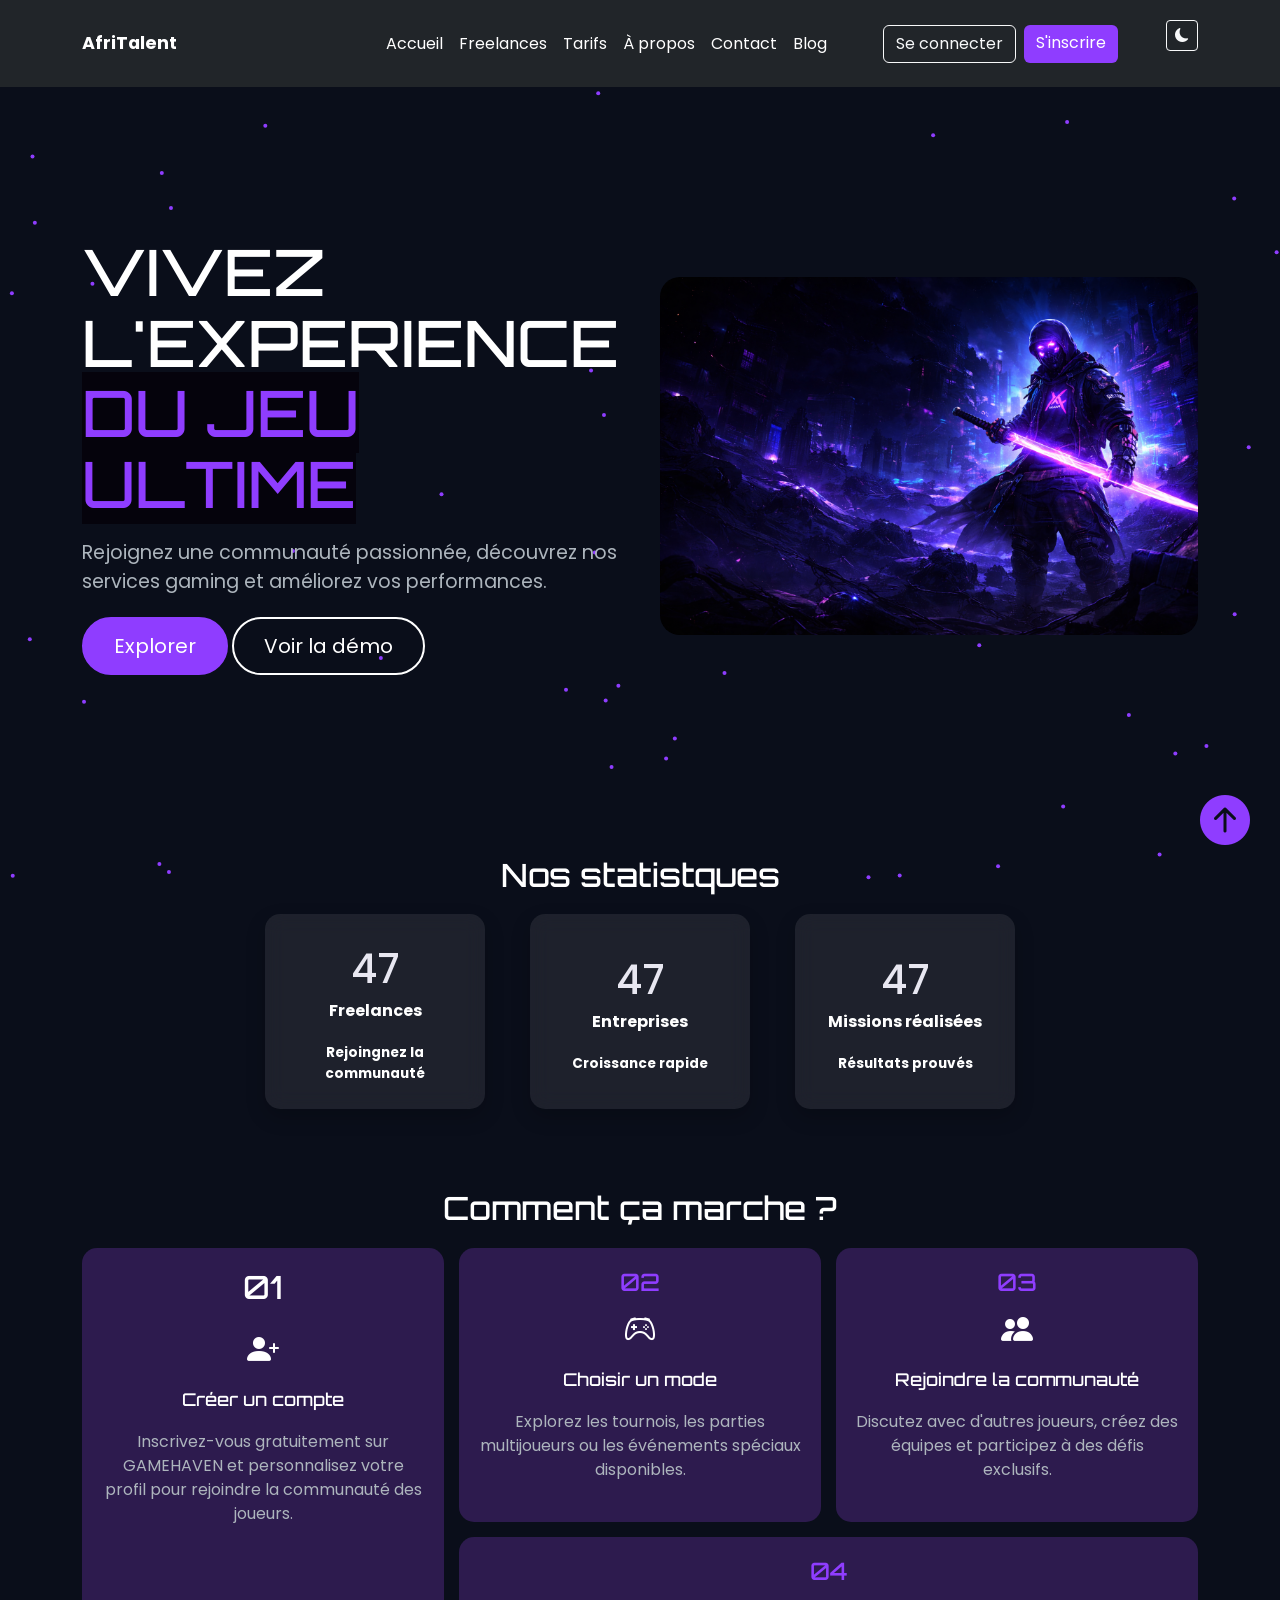
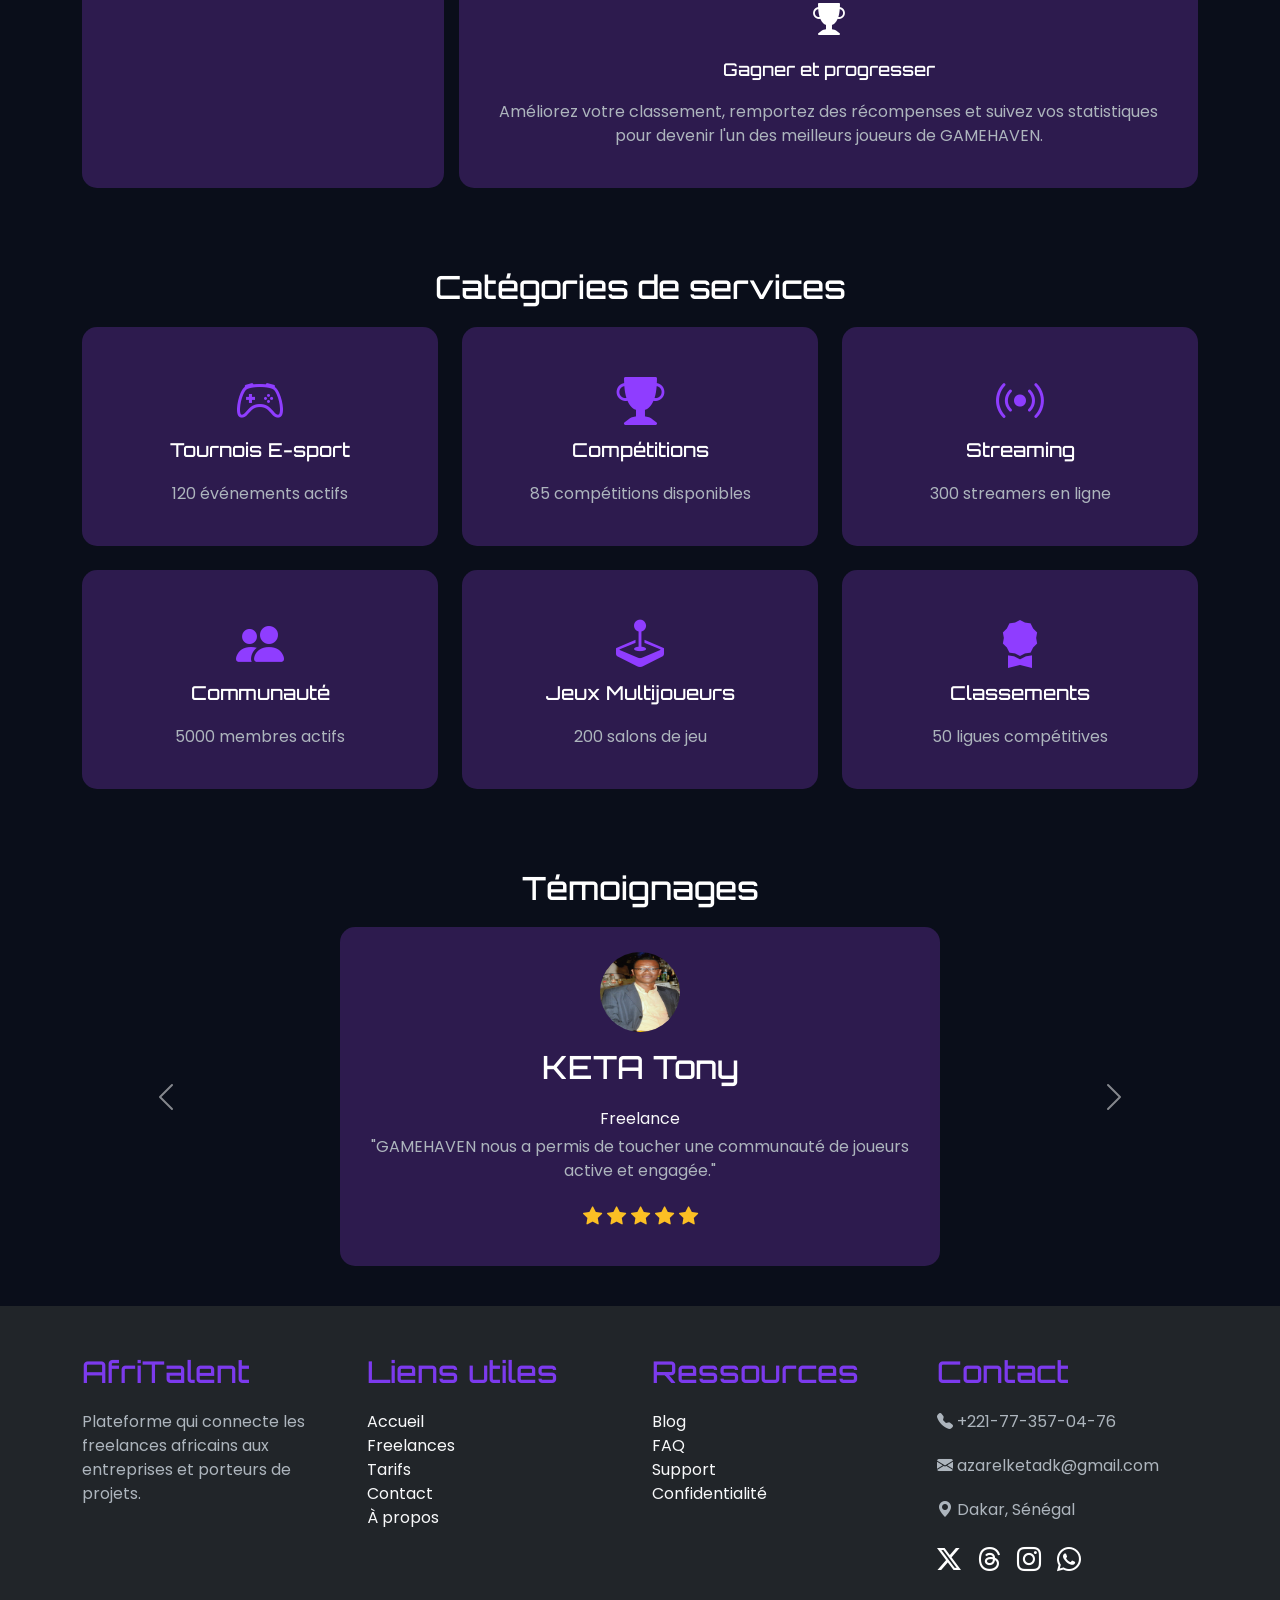
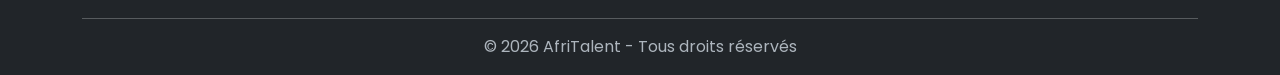
==== index.html @ 052cfaa7 "Init : création du dépôt, arborescence des fichiers et structure HTML de base" ====
<!DOCTYPE html>
<html lang="fr">
<head>
    <meta charset="UTF-8">
    <meta name="viewport" content="width=device-width, initial-scale=1.0">
    <title>Index</title>
    <!-- Bootstrap CSS -->
    <link href="https://cdn.jsdelivr.net/npm/bootstrap@5.3.3/dist/css/bootstrap.min.css" rel="stylesheet">
    <!-- Bootstrap Icons -->
    <link rel="stylesheet" href="https://cdn.jsdelivr.net/npm/bootstrap-icons@1.11.3/font/bootstrap-icons.min.css">
    <!-- Feuille de style personnalisée -->
    <link rel="stylesheet" href="css/style.css">
</head>
<body>

    <!-- Fond animé -->
    <canvas id="network"></canvas>

<header>

       <!-- Barre de navigation -->
        <nav class="navbar navbar-expand-lg navbar-dark bg-dark fixed-top">
  <div class="container">
<!-- Logo -->
    <a class="navbar-brand" href="index.html">
      AfriTalent
    </a>
<!-- Bouton menu mobile -->
    <button class="navbar-toggler" type="button"
        data-bs-toggle="collapse"
        data-bs-target="#menu">
    <span class="navbar-toggler-icon"></span>
    </button>

    <div class="collapse navbar-collapse" id="menu">
<!-- Liens de navigation -->
      <ul class="navbar-nav ms-auto">

        <li class="nav-item"><a class="nav-link" href="index.html">Accueil</a></li>
        <li class="nav-item"><a class="nav-link" href="freelances.html">Freelances</a></li>
        <li class="nav-item"><a class="nav-link" href="tarifs.html">Tarifs</a></li>
        <li class="nav-item"><a class="nav-link" href="about.html">À propos</a></li>
        <li class="nav-item"><a class="nav-link" href="contact.html">Contact</a></li>
        <li class="nav-item"><a class="nav-link" href="#">Blog</a></li>
       
     </ul>
<!-- Boutons connexion / inscription -->
    <div class="d-flex gap-2 ms-lg-5">
        <a href="contact.html" class="btn btn-outline-light">
            Se connecter
        </a>

        <a href="contact.html" class="btn btn-primary">
            S'inscrire
        </a>
    </div>
<!-- Bouton Dark / Light Mode -->
    <ul>
     <li class="nav-item">
        <button id="themeToggle" class="btn btn-sm btn-outline-light ms-3">
            <i class="bi bi-moon-fill"></i>    
        </button>
    </li>
    </ul>
   </div>
   </div>
  </nav>
</header>

    <main class="container mt-5 pt-5">

        <!-- HERO -->
    <section class="hero fade-in">

        <div class="hero-content">
            <h1>VIVEZ L'EXPERIENCE <br><span class="violet">DU JEU ULTIME</span></h1>

            <p>
                Rejoignez une communauté passionnée, découvrez nos services gaming
                et améliorez vos performances.
            </p>

            <a href="#" class="btn btn-explorer btn-lg">
                Explorer 
            </a>

             <a href="#" class="btn btn-demo btn-lg">
                  Voir la démo
            </a>

        </div>

        <div class="hero-image">
            <img src="images/background.jpg" alt="background">
        </div>

    </section>

    <!-- ========= Statistques =========-->
    <section class="bob fade-in">
         <h2>Nos statistques</h2>
        <div class="starts">
            <!-- Nombre de freelances -->
            <div class="start-card">
                <!--Compteur 1-->
                <div id="count7" class="counter">+0</div>
                <p>Freelances</p>
                <span>Rejoingnez la communauté</span>
            </div>
            
            <!-- Nombre d'entreprise -->
             <div class="start-card">
                <div id="count8" class="counter">+0</div>
                <p>Entreprises</p>
                <span>Croissance rapide</span>
            </div>

            <!-- Nombres de missions réalisées -->
             <div class="start-card">
                 <div id="count10" class="counter">+0</div>
                <p>Missions réalisées</p>
                <span>Résultats prouvés</span>
            </div>

        </div>
    </section>

<!-- ===== SECTION COMMENT ÇA MARCHE ===== -->
<section class="how-it-works fade-in">
<!-- Titre principal de la section -->
    <h2>Comment ça marche ?</h2>
<!-- Grille type "bento" pour organiser les étapes -->
    <div class="bento-grid">
        <!-- ===== ÉTAPE 1 (Grande carte) ===== -->
        <div class="bento-card large">
            <h2>01</h2>
            <i class="bi bi-person-plus-fill"></i>
            <h3>Créer un compte</h3>
            <p>
                Inscrivez-vous gratuitement sur GAMEHAVEN et
                personnalisez votre profil pour rejoindre
                la communauté des joueurs.
            </p>
        </div>

 <!-- ===== ÉTAPE 2 ===== -->
        <div class="bento-card">
            <h4>02</h4>
            <i class="bi bi-controller"></i>
            <h3>Choisir un mode</h3>
            <p>
                Explorez les tournois, les parties multijoueurs
                ou les événements spéciaux disponibles.
            </p>
        </div>
  <!-- ===== ÉTAPE 3 ===== -->
        <div class="bento-card">
            <h4>03</h4>
            <i class="bi bi-people-fill"></i>
            <h3>Rejoindre la communauté</h3>
            <p>
                Discutez avec d'autres joueurs,
                créez des équipes et participez
                à des défis exclusifs.
            </p>
        </div>
  <!-- ===== ÉTAPE 4 (CARTE LARGE) ===== -->
        <div class="bento-card wide">
            <h4>04</h4>
            <i class="bi bi-trophy-fill"></i>
            <h3>Gagner et progresser</h3>
            <p>
                Améliorez votre classement, remportez des récompenses
                et suivez vos statistiques pour devenir
                l'un des meilleurs joueurs de GAMEHAVEN.
            </p>
        </div>

    </div>

</section>

   <!-- CATÉGORIES -->
<section class="categories fade-in">
  <!-- Titre de la section -->
    <h2>Catégories de services</h2>
 <!-- Grille Bootstrap avec espacement entre les éléments -->
    <div class="row g-4">
 <!-- ===== CATÉGORIE 1 ===== -->
        <div class="col-12 col-md-6 col-lg-4">
            <div class="category-card">
                <!-- Icône Bootstrap Icons -->
                <i class="bi bi-controller"></i>
                <!-- Nom de la catégorie -->
                <h3>Tournois E-sport</h3>
                  <!-- Description / statistique -->
                <p>120 événements actifs</p>
            </div>
        </div>
 <!-- ===== CATÉGORIE 2 ===== -->
        <div class="col-12 col-md-6 col-lg-4">
            <div class="category-card">
                <i class="bi bi-trophy-fill"></i>
                <h3>Compétitions</h3>
                <p>85 compétitions disponibles</p>
            </div>
        </div>
 <!-- ===== CATÉGORIE 3 ===== -->
        <div class="col-12 col-md-6 col-lg-4">
            <div class="category-card">
                <i class="bi bi-broadcast"></i>
                <h3>Streaming</h3>
                <p>300 streamers en ligne</p>
            </div>
        </div>
 <!-- ===== CATÉGORIE 4 ===== -->
        <div class="col-12 col-md-6 col-lg-4">
            <div class="category-card">
                <i class="bi bi-people-fill"></i>
                <h3>Communauté</h3>
                <p>5000 membres actifs</p>
            </div>
        </div>
 <!-- ===== CATÉGORIE 5 ===== -->
        <div class="col-12 col-md-6 col-lg-4">
            <div class="category-card">
                <i class="bi bi-joystick"></i>
                <h3>Jeux Multijoueurs</h3>
                <p>200 salons de jeu</p>
            </div>
        </div>
 <!-- ===== CATÉGORIE 6 ===== -->
        <div class="col-12 col-md-6 col-lg-4">
            <div class="category-card">
                <i class="bi bi-award-fill"></i>
                <h3>Classements</h3>
                <p>50 ligues compétitives</p>
            </div>
        </div>

    </div>

</section>

    <!-- TÉMOIGNAGES -->
<!-- TÉMOIGNAGES -->
<section class="testimonials fade-in">

    <h2>Témoignages</h2>

    <div id="testimonialCarousel" class="carousel slide">

        <div class="carousel-inner">

            <!-- Témoignage 1 -->
            <div class="carousel-item active">
                <div class="text-center">

                    <img src="images/tony.jpeg" class="rounded-circle mb-3" width="80" height="80" alt="tony">

                    <h2>KETA Tony</h2>
                    <p class="text-light mb-1">Freelance</p>

                    <p>"GAMEHAVEN nous a permis de toucher une communauté de joueurs active et engagée."</p>
                    <div class="stars text-warning">
                        <i class="bi bi-star-fill"></i>
                        <i class="bi bi-star-fill"></i>
                        <i class="bi bi-star-fill"></i>
                        <i class="bi bi-star-fill"></i>
                        <i class="bi bi-star-fill"></i>
                    </div>

                </div>
            </div>

            <!-- Témoignage 2 -->
            <div class="carousel-item">
                <div class="text-center">

                    <img src="images/témoin3.png" class="rounded-circle mb-3" width="80" height="80" alt="temoin3">

                    <h2>SIALE Juliana</h2>
                    <p class="text-light mb-1">Entreprise</p>

                    <p>"Les tournois organisés sur GAMEHAVEN sont incroyables. L'ambiance est géniale et les récompenses motivantes.."</p>

                    <div class="stars text-warning">
                        <i class="bi bi-star-fill"></i>
                        <i class="bi bi-star-fill"></i>
                        <i class="bi bi-star-fill"></i>
                        <i class="bi bi-star-fill"></i>
                        <i class="bi bi-star-fill"></i>
                    </div>

                </div>
            </div>

            <!-- Témoignage 3 -->
            <div class="carousel-item">
                <div class="text-center">

                    <img src="images/andré.jpeg" class="rounded-circle mb-3" width="80" height="80" alt="andre">

                    <h2>KETA Andréas</h2>
                    <p class="text-light mb-1">Freelance</p>

                    <p>"Une plateforme incontournable pour tous les passionnés de jeux vidéo."</p>
                    <div class="stars text-warning">
                        <i class="bi bi-star-fill"></i>
                        <i class="bi bi-star-fill"></i>
                        <i class="bi bi-star-fill"></i>
                        <i class="bi bi-star-fill"></i>
                        <i class="bi bi-star-fill"></i>
                    </div>

                </div>
            </div>

        </div>

        <button class="carousel-control-prev" type="button"
                data-bs-target="#testimonialCarousel"
                data-bs-slide="prev">
            <span class="carousel-control-prev-icon"></span>
        </button>

        <button class="carousel-control-next" type="button"
                data-bs-target="#testimonialCarousel"
                data-bs-slide="next">
            <span class="carousel-control-next-icon"></span>
        </button>

    </div>

</section>

</main>

<!-- ================= FOOTER ================= -->
    <footer class="bg-dark text-light pt-5 pb-3 fade-in">
    <div class="container">

        <div class="row">

            <!-- AfriTalent -->
            <div class="col-md-3 mb-4">
                <h3>AfriTalent</h3>
                <p>
                    Plateforme qui connecte les freelances africains
                    aux entreprises et porteurs de projets.
                </p>
            </div>

            <!-- Liens utiles -->
            <div class="col-md-3 mb-4">
                <h3>Liens utiles</h3>
                <ul class="list-unstyled">
                    <li><a href="index.html" class="text-light">Accueil</a></li>
                    <li><a href="freelances.html" class="text-light">Freelances</a></li>
                    <li><a href="tarifs.html" class="text-light">Tarifs</a></li>
                    <li><a href="contact.html" class="text-light">Contact</a></li>
                    <li><a href="about.html" class="text-light">À propos</a></li>
                </ul>
            </div>

            <!-- Ressources -->
            <div class="col-md-3 mb-4">
                <h3>Ressources</h3>
                <ul class="list-unstyled">
                    <li><a href="#" class="text-light">Blog</a></li>
                    <li><a href="#" class="text-light">FAQ</a></li>
                    <li><a href="#" class="text-light">Support</a></li>
                    <li><a href="#" class="text-light">Confidentialité</a></li>
                </ul>
            </div>

            <!-- Contact -->
            <div class="col-md-3 mb-4">
                <h3>Contact</h3>
                <p><i class="bi bi-telephone-fill"></i> +221-77-357-04-76</p>
                <p><i class="bi bi-envelope-fill"></i> azarelketadk@gmail.com</p>
                <p><i class="bi bi-geo-alt-fill"></i> Dakar, Sénégal</p>
            <!-- Réseaux sociaux -->
                <div class="d-flex gap-3 fs-4 social-icons">
                      <a href="https://www.twitter.com" target="_blank">
                         <i class="bi bi-twitter-x"></i>
                    </a>
                    <a href="https://www.threads.net" target="_blank">
                        <i class="bi bi-threads"></i> 
                    </a>
                    <a href="https://www.instagram.com" target="_blank">
                        <i class="bi bi-instagram"></i>
                    </a>
                    <a href="https://www.whatsapp.com" target="_blank">
                        <i class="bi bi-whatsapp"></i>
                    </a>
                </div>
            </div>

        </div>

        <hr>
<!-- Copyright -->
        <p class="text-center mb-0">
            © <span id="year"></span> AfriTalent - Tous droits réservés
        </p>

    </div>
</footer>

        <!--============ Bouton retour en haut de page =============-->
 <a href="#" class="Boutons">
     <i class="bi bi-arrow-up-circle-fill"></i>
 </a>

<!-- ================= SCRIPTS ================= -->
 <!-- Bootstrap JS -->
    <script src="https://cdn.jsdelivr.net/npm/bootstrap@5.3.3/dist/js/bootstrap.bundle.min.js"></script>
    <!-- JavaScript principal -->
    <script src="js/main.js"></script>
</body>
</html>
---- css/style.css ----
/* ===== GOOGLE FONTS ======*/
@import url('https://fonts.googleapis.com/css2?family=Poppins:wght@300;400;500;600;700&family=Orbitron:wght@400;700&display=swap');

/* ======= VARIABLES CSS ======= */
:root{
    --primary-color:  #0A0E1A;
    --secondary-color: #2D1B4E;
    --accent-color: #8f3dff;
    --background-color: #121212;
    --text-color: #f8f9fa;
    --gray-color: #adb5bd;

    --font-title: 'Orbitron', sans-serif;
    --font-body: 'Poppins', sans-serif;

    --spacing-small: 10px;
    --spacing-medium: 20px;
    --spacing-large: 40px;
}

/* ======= RESET CSS ======== */
*{
    margin: 0;
    padding: 0;
    box-sizing: border-box;
}
.violet {
    color: var(--accent-color);
}
html{
    scroll-behavior: smooth;
}
img{
    max-width: 100%;
    display: block;
}
ul{
    list-style: none;
}
a{
    text-decoration: none;
}
/* ===== Hero "Notre histoire" (about.html) ===== */
@media (max-width: 576px){
    .shadow button{
        width: auto !important;
        display: inline-block;
        padding: 12px 25px;
        font-size: 14px;
        margin-top: 10px;
    }
}
.shadow h1{
    font-size: clamp(32px, 6vw, 80px);
    font-weight: 800;
    text-transform: uppercase;
    letter-spacing: 3px;
    color: #8c6dab;
    text-shadow:
    0 0 8px rgba(192,132,252,0.8),
    0 0 20px rgba(192,132,252,0.4);
}
.shadow{
    position: relative;
    z-index: 2;
    max-width: 800px;
}
.shadow button{
    width: auto;
    display: inline-block;
    padding: 14px 35px;
    border: none;
    border-radius: 50px;
    background: #8f3dff;
    color: white;
}

/* ======= STYLES DE BASE ======= */
body{
    font-family: var(--font-body);
    background-color: var(--primary-color);
    color: var(--text-color);
}
h1,h2,h3,h4,h5,h6{
    font-family: var(--font-title);
    color: var(--accent-color);
    margin-bottom: var(--spacing-medium);
}
p{
    margin-bottom: var(--spacing-medium);
    color: var(--gray-color);
}

/* ======= NAVBAR ======= */
.navbar{
    background-color: #eaeaea;
     transition: all 0.3s ease;
    padding: 20px 0;
}
.navbar-brand{
    color: white;
    font-weight: bold;
    font-size: 1.1rem;
    transition: 0.3s ease;
}
.nav-link{
    color: white;
}
.nav-link:hover{
    color: #d8b4fe;
}

/* ======= MAIN ======== */
main{
    min-height: 80vh;
}
section{
    padding: var(--spacing-large) 0;
}
.container h1{
    font-size: 2.5rem;
    color: white;
}
.container h2{
    font-size: 2rem;
    color: white;
}
.hero{
    display: grid;
    grid-template-columns: 1fr 1fr;
    gap: 40px;
    align-items: center;
    min-height: 80vh;
}
.hero-content h1{
    font-size: 4rem;
    line-height: 1.1;
}
.hero-content p{
    font-size: 1.2rem;
}
.hero-image img{
    width: 100%;
    border-radius: 20px;
}

/* ===== BENTO GRID ===== */
.bento-grid{
    display: grid;
    grid-template-columns: repeat(3,1fr);
    gap: 15px;
}
.bento-card{
    background-color: var(--secondary-color);
    padding: 20px;
    border-radius: 15px;
    text-align: center;
}
.large{
    grid-row: span 2;
}
.wide{
    grid-column: span 2;
}
.bento-card h4{
    color: var(--accent-color);
    font-family: var(--font-title);
    font-size: 1.5rem;
    margin-bottom: 10px;
}
.bento-card i{
    font-size: 2rem;
    color: white;
    margin-bottom: 15px;
    display: block;
}
.bento-card h3{
    color: white;
    font-size: 1.1rem;
}

/* ===== CATÉGORIES ===== */
.category-card{
    background-color: var(--secondary-color);
    padding: 40px;
    border-radius: 15px;
    text-align: center;
    transition: all .3s ease;
    cursor: pointer;
}
.category-card:hover{
    transform: translateY(-10px) scale(1.05);
    box-shadow: 0 10px 30px rgba(255, 255, 255, 0.5);
    background-color: var(--accent-color);
}
.category-card i{
    font-size: 3rem;
    color: var(--accent-color);
    margin-bottom: 15px;
}
.category-card h3{
    color: white;
    font-size: 1.2rem;
}
.category-card p{
    margin-bottom: 0;
}
.category-card:hover i,
.category-card:hover h3,
.category-card:hover p{
    color: white;
}

/* ===== TÉMOIGNAGES ===== */
#testimonialCarousel{
    display: flex;
    justify-content: center;
}
.carousel-inner{
    width: 100%;
    max-width: 600px;
}
.carousel-item{
    background-color: var(--secondary-color);
    padding: 25px;
    border-radius: 15px;
}
.carousel-item img{
    display: block;
    margin: 0 auto;
}
.carousel-item h5{
    color: white;
}
.how-it-works h2,
.categories h2,
.testimonials h2{
    text-align: center;
}
.stars {
    color: gold;
    font-size: 1.2rem;
}

.cat{
    text-align: center;
}

/* Fond animé (canvas) positionné, en attendant le script (commit 6) */
#network{
    position: fixed;
    top: 0;
    left: 0;
    width: 100%;
    height: 100%;
    z-index: -1;
}
main,
footer{
    position: relative;
    z-index: 1;
}

/* ===== Boutons hero ===== */
.btn-primary{
    background: var(--accent-color);
    border: none;
}
.btn-primary:hover{
    background: #a25cff;
}
.btn-explorer{
    background: var(--accent-color);
    color: white;
    border: 2px solid var(--accent-color);
    border-radius: 50px;
    padding: 12px 30px;
    transition: all 0.3s ease;
}
.btn-explorer:hover{
    background: transparent;
    color: var(--accent-color);
    transform: translateY(-3px);
}
.btn-demo{
    background: transparent;
    color: white;
    border: 2px solid white;
    border-radius: 50px;
    padding: 12px 30px;
    transition: all 0.3s ease;
}
.btn-demo:hover{
    background: white;
    color: var(--primary-color);
    transform: translateY(-3px);
}
.social-icons a{
    color: #ffffff;
    transition: 0.3s;
}
.social-icons a:hover{
    color: var(--accent-color);
}

/* ===== Statistiques (index.html) ===== */
.starts {
    display: flex;
    justify-content: center;
    gap: 45px;
    align-items: stretch;
    width: 100%;
    margin-top: 20px;
    flex-wrap: wrap;
}
.start-card {
    text-align: center;
    backdrop-filter: blur(10px);
    box-shadow: 0 8px 20px rgba(0,0,0,0.2);
    transition: transform 0.3s ease;
    border-radius: 15px;
    padding: 25px;
    background: #ffffff15;
    width: 220px;
    display: flex;
    flex-direction: column;
    justify-content: center;
}
.start-card:hover {
    transform: translateY(-5px);
}
.counter {
    font-size: 40px;
    font-weight: 500;
    color: #e8e7f1;
}
.start-card p {
    font-weight: bold;
    color: #ffffff;
}
.start-card span {
    font-size: 0.85rem;
    color: #ffffff;
    font-weight: bold;
}
.bob h2 {
    text-align: center;
}

/* ===== NOTRE HISTOIRE (about.html) ===== */
.castor {
    height: 100vh;
    background-size: cover;
    background-position: center;
    position: relative;
    display: flex;
    justify-content: center;
    align-items: center;
    text-align: center;
    background: url("https://images.unsplash.com/photo-1542751371-adc38448a05e?q=80&w=1600&auto=format&fit=crop");
}
.overlay {
    position: absolute;
    width: 100%;
    height: 100%;
    background:  rgba(0,0,0,0.7);
}
.shadow p{
    font-family: "Advent Pro", sans-serif;
    margin: 20px 0;
    font-size: 28px
}
.violet {
    background-color: rgb(5, 3, 12);
}
.equipe {
    color: rgb(113, 9, 136);
   font-family: 'Franklin Gothic Medium', 'Arial Narrow', Arial, sans-serif;
   font-size: 25px;
}
.heros {
    display: flex;
    align-items: center;
    justify-content: space-between;
    gap: 40px;
    padding: 50px;
}
h6 {
    text-align: center;
    font-size: 40px;
    color: #1e90ff;
    margin-top: 20px;
    font-family: "inter";
}
.heros-text h2,
.heros-text p {
    color: #ffffff;
}
.heros-text p{
    font-family: "Nunito";
    font-size: 20px;
}
.heros-text h2, h3 {
    font-family: "Poppins";
    font-size: 40px;
    color: aliceblue;
}
.heros-text img {
    width: 100%;
    border-radius: 10px;
}
.imgs img {
    width: 550px;
    height: 350px;
    border-radius: 10px;
}
.team {
    padding: 50px;
    text-align: center;
}
.team h1,
.team h2{
   font-size: 40px;
   color: dodgerblue;
   margin-bottom: 50px;
   font-family: "inter";
}
.teams {
    display: grid;
    grid-template-columns: repeat(auto-fit,minmax(200px,1fr));
    gap: 20px;
}
.team-1 {
  background-color: #161616;
  padding: 12px 20px;
  border-radius: 20px;
}
.team-1 img {
    width: 120px;
    height: 120px;
    object-fit: cover;
    border-radius: 50%;
    display: block;
    margin: 0 auto 15px;
}
.team h1,
.team h2,
.values h1,
.values h2 {
    color: #a855f7;
}
h3 {
    color: #7c3aed;
    font-size: 30px;
    font-family: 'orbitron';
}
.values {
    padding: 80px 10%;
    text-align: center;
}
.values h2,
.values h1{
    font-size: 40px;
    color: #1e90ff;
    margin-bottom: 40px;
    font-family: "inter";
}
.valeur-grid {
    display: grid;
    grid-template-columns: repeat(auto-fit,minmax(220px,1fr));
    gap: 20px;
}
.value {
    background: #111;
    padding: 40px;
    border-radius: 20px;
}
.value i{
    color: red;
    margin-bottom: 20px;
    font-size: 40px;
}
.states {
    padding: 20px;
    text-align: center;
}
.states-grid {
    display: grid;
    grid-template-columns: repeat(3, 1fr);
    gap: 20px;
}
.stat {
    background-color: #0f0a1a;
    padding: 30px;
    font-size: 24px;
    text-align: center;
}
.stat span {
    display: block;
    font-size: 14px;
    margin-top: 10px;
    color: rgb(241, 241, 241);
}

/* État initial pour l'animation fade-in (le déclenchement JS arrive au commit 7) */
.fade-in {
    opacity: 0;
    transform: translateY(40px);
    transition: opacity 0.8s ease, transform 0.8s ease;
}
.fade-in.show {
    opacity: 1;
    transform: translateY(0);
}

/* ===== PRICING (tarifs.html) ===== */
.pricing-section{
    padding:120px 0 60px;
}
.pricing-title{
    text-align:center;
    margin-bottom:10px;
    font-weight:800;
}
.pricing-subtitle{
    text-align:center;
    color:#9fb0d8;
    margin-bottom:50px;
}
.pricing-card{
    background:#101b35;
    border:1px solid #24375f;
    border-radius:18px;
    padding:25px;
    text-align:center;
    transition:0.3s;
    height:100%;
}
.pricing-card:hover{
    transform:translateY(-8px);
    box-shadow:0 15px 40px rgba(0,0,0,0.4);
}
.popular{
    border:2px solid #f4c63d;
    transform:scale(1.08);
    box-shadow:0 0 40px rgba(244,198,61,0.25);
    position:relative;
}
.badge-pop{
    position:absolute;
    top:-12px;
    left:50%;
    transform:translateX(-50%);
    background:linear-gradient(90deg,#f4c63d,#ffdd66);
    color:#000;
    padding:5px 12px;
    border-radius:20px;
    font-size:12px;
    font-weight:800;
}
.price{
    font-size:2.2rem;
    font-weight:800;
    color:#f4c63d;
}
.plan-name{
    font-size:1.3rem;
    font-weight:700;
}
.features{
    list-style:none;
    padding:0;
    margin:20px 0;
}
.features li{
    margin:8px 0;
    font-size:0.95rem;
}
.btn-custom{
    width:100%;
    border-radius:10px;
}
.check::before {
    content: "✅";
    color: green;
}
.cross::before {
    content: "❌";
}
.faq{
    width:80%;
    margin:60px auto;
}
.faq h1{
    text-align:center;
    color:#fff;
    margin-bottom:25px;
}
.faq h2 {
    text-align: center;
    font-size: 40px;
}
.accordion-item{
    background:rgba(255,255,255,0.06);
    border:1px solid rgba(255,255,255,0.1);
    border-radius:10px;
    margin-bottom:12px;
}
.accordion-button{
    background:transparent;
    color:#fff;
    box-shadow:none !important;
}
.accordion-button:not(.collapsed){
    color:#f4c63d;
    background:rgba(244,198,61,0.12);
}
.accordion-body{
    background:rgba(0,0,0,0.2);
    color:#fff;
}

/* ===== Cartes freelances (freelances.html) ===== */
.cardes{
    max-width: 320px;
    margin: auto;
    background: #0f172a;
    color: white;
    border-radius: 15px;
    overflow: hidden;
    border: 1px solid rgba(255,255,255,0.05);
    box-shadow: 0 6px 20px rgba(0,0,0,0.5);
    transition: all 0.3s ease;
}
.cardes:hover{
    transform: translateY(-5px);
    box-shadow: 0 10px 25px rgba(0,0,0,0.7);
}
.cardes img{
    height: 180px;
    width: 100%;
    object-fit: cover;
}
.cardes .card-body{
    padding: 15px;
    text-align: center;
}
.cardes h2{
    font-size: 1.2rem;
    color: #fff;
    margin-bottom: 8px;
}
.cardes p{
    color: #94a3b8;
    font-size: 0.9rem;
}
.stars{
    text-align: center;
    margin: 10px 0;
}
.stars i{
    color: #fbbf24;
}
.btne{
    display: block;
    margin: 12px auto 0;
    padding: 8px 18px;
    border: none;
    border-radius: 8px;
    background: #1d4ed8;
    color: white;
    font-weight: 500;
    cursor: pointer;
}
.btne:hover{
    background: #2563eb;
}

/* ===== Formulaire (contact.html) ===== */
.arriere {
    background-color: rgb(31, 5, 52);
}
.container-2 {
    display: flex;
    justify-content: center;
    align-items: flex-start;
    gap: 0px;
    margin-top: 5%;
}
option {
    color: red;
}
.error {
    color: red;
    margin: 0;
    font-size: 14px;
}
.form-box {
     width: 100%;
    padding: 20px;
    border-radius: 15px;
    background-color: rgba(0,0,0,0.6);
    border: 2px solid rgba(255,255,255,0.5);
    box-shadow: 0 0 20px cyan;
    margin-left: 0;
    min-height: 450px;
    max-width: 520px;
}
.info-box {
    width: 100%;
    padding: 20px;
    border-radius: 15px;
    background-color: rgba(0,0,0,0.6);
    border: 2px solid rgba(255,255,255,0.5);
    box-shadow: 0 0 20px cyan;
    margin-left: 0;
    max-width: 390px;
}
.form-box h1 {
    font-family: Georgia, 'Times New Roman', Times, serif;
    font-size: 20px;
    color: #1e90ff;
    text-align: center;
    margin-bottom: 20px;
}
/* Styles généraux des champs de formulaire (input, select, textarea) */
input,
select,
textarea {
    width: 100%; 
    margin: 4px 0; 
    padding: 10px; 
    border-radius: 12px; 
    border: none; 
    outline: none; 
    background: rgba(255,255,255,0.1); 
    color: #ffffff; 
}
/* Effet au focus */
input:focus,
select:focus,
textarea:focus {
    border: 2px solid white; 
    box-shadow: 0 0 5px white,
                0 0 10px white,
                0 0 20px white; 
    background: rgba(255,255,255,0.15); 
    transform: scale(1.02); /
    transition: 3s; 
}
/* Couleur du placeholder */
input:focus::placeholder,
textarea:focus::placeholder {
    color: green; 
}
/* Style spécifique du textarea */
textarea {
    height: 50px; 
    resize: none; 
}
/* Conteneur du formulaire */
.form-box form{
    display: flex; 
    flex-direction: column; /* empile les éléments verticalement */
    gap: 8px; 
}
/* Bouton d'envoi */
.btn-9 {
    width: 50%; 
    border: none; 
    border-radius: 10px; 
    background: linear-gradient(45deg, purple, cyan); 
    color: #ffffff; 
    font-weight: bold; 
    cursor: pointer; 
    transition: 0.4s; 
    display: block; 
    margin: 10px auto; 
}
/* Effet hover du bouton */
.btn-9:hover {
    transform: scale(1.05); 
}
/* Message de succès */
.success {
    margin-top: 10px; 
    color: lawngreen; 
    margin-left: 19%;
    display: none; 
}
/* Texte et titre dans la boîte d'information */
.info-box p,
.info-box h1 {
    margin: 5px 0; 
    color: var(--white); 
    margin-left: 10%; 
}
/* Carte Google Maps */
iframe {
    width: 390px; 
    height: 250px; 
    border-radius: 10px;
    margin-top: 10px; 
}
.cat{
    text-align: center; 
}
/* ===== RESPONSIVE ===== */
@media(max-width:768px){
    .hero{
        grid-template-columns: 1fr;
        text-align: center;
    }
    .hero-content h1{
        font-size: 2.8rem;
    }
    .bento-grid{
        grid-template-columns: 1fr;
    }
    .large,
    .wide{
        grid-column: auto;
        grid-row: auto;
    }
}
/* MOBILE */
@media (max-width: 375px) {
    .hero{
        grid-template-columns: 1fr;
        text-align: center;
    }
    .hero-content h1{
        font-size: 2rem;
    }
    .btn{
        width: 100%;
        margin-bottom: 10px;
    }
    .category-container,
    .bento-grid{
        grid-template-columns: 1fr;
    }
}
/* TABLETTE */
@media (max-width: 768px){
    .hero{
        grid-template-columns: 1fr;
        text-align: center;
    }
    .hero-content h1{
        font-size: 2.8rem;
    }
    .category-container{
        grid-template-columns: repeat(2,1fr);
    }
    .bento-grid{
        grid-template-columns: 1fr;
    }
    .large,
    .wide{
        grid-column: auto;
        grid-row: auto;
    }
}
/* DESKTOP */
@media (min-width: 1200px){
    .container{
        max-width: 1140px;
    }
    .hero-content h1{
        font-size: 4rem;
    }
    .category-container{
        grid-template-columns: repeat(3,1fr);
    }
}

/* Statistiques (index.html) */
@media (max-width: 992px) {
    .start-card {
        width: 45%;
    }
    .counter {
        font-size: 34px;
    }
}
@media (max-width: 576px) {
    .starts {
        gap: 15px;
        padding: 0 15px;
    }
    .start-card {
        width: 100%;
        max-width: 320px;
        margin: auto;
        padding: 20px;
    }
    .counter {
        font-size: 30px;
    }
    .start-card p {
        font-size: 1rem;
    }
    .start-card span {
        font-size: 0.8rem;
    }
    .bob h2 {
        font-size: 1.8rem;
    }
}

/* Notre histoire (about.html) */
@media (max-width: 768px) {
    .castor {
        padding: 120px 20px 50px;
    }
    .shadow h1 {
        font-size: 45px;
    }
    .shadow p {
        font-size: 18px;
    }
    .heros {
        flex-direction: column;
        text-align: center;
        padding: 20px;
    }
    .imgs img {
        width: 100%;
        height: auto;
    }
    .heros-text h2 {
        font-size: 28px;
    }
    .heros-text p {
        font-size: 16px;
    }
    .states-grid {
        grid-template-columns: repeat(2, 1fr);
    }
}
@media (max-width: 480px) {
    .states-grid {
        grid-template-columns: 1fr;
    }
}

/* Pricing (tarifs.html) */
@media(max-width:992px){
    .popular{
        transform:scale(1.03);
    }
}
@media(max-width:768px){
    .popular{
        transform:none;
    }
}

/* ===================================================================
   COMMIT 6 (partie CSS d'accompagnement) : mode clair, navbar au scroll,
   bouton retour en haut — nécessaires pour que le JS du commit 6 ait un effet visuel
   =================================================================== */

/* ===== MODE CLAIR ===== */
body.light-mode{
    background: #adb4e0;
    color: #1f2937;
}
body.light-mode .navbar{
    background: rgba(255,255,255,0.95) !important;
    backdrop-filter: blur(10px);
    box-shadow: 0 2px 10px rgba(0,0,0,.1);
}
body.light-mode .navbar-brand,
body.light-mode .nav-link{
    color: #4c1d95 !important;
}
body.light-mode h1,
body.light-mode h2,
body.light-mode h3,
body.light-mode h4{
    color: #7c3aed;
}
body.light-mode p{
    color: #4b5563;
}
body.light-mode .category-card,
body.light-mode .bento-card,
body.light-mode .pricing-card,
body.light-mode .accordion-item,
body.light-mode .start-card,
body.light-mode .cardes{
    background: #f8f7ff;
    border: 1px solid #d8b4fe;
    box-shadow: 0 5px 15px rgba(143,61,255,.15);
}
body.light-mode .category-card h3,
body.light-mode .bento-card h3,
body.light-mode .pricing-card .plan-name,
body.light-mode .cardes h2{
    color: #111827;
}
body.light-mode .accordion-button{
    color: #111827;
}
body.light-mode .accordion-body{
    background: #f3f4f6;
    color: #111827;
}
body.light-mode footer{
    background: #0f172a !important;
}
body.light-mode footer h5{
    color: #60a5fa !important;
}
body.light-mode footer p,
body.light-mode footer a{
    color: #e5e7eb !important;
}
body.light-mode footer a:hover{
    color: #93c5fd !important;
}
body.light-mode .social-icons a{
    color: #e5e7eb !important;
}
body.light-mode .social-icons a:hover{
    color: #60a5fa !important;
}

/* ===== NAVBAR SCROLL ===== */
.navbar{
    transition: all 0.3s ease;
}
.navbar.scrolled{
    background-color: rgba(10, 14, 26, 0.95) !important;
    box-shadow: 0 10px 30px rgba(0,0,0,0.3);
    padding: 8px 0;
    backdrop-filter: blur(10px);
    border-bottom: 1px solid rgba(255,255,255,0.1);
}
.navbar.scrolled .nav-link{
    font-size: 0.95rem;
}
.navbar.scrolled{
    background:#121212 !important;
    box-shadow:0 5px 20px rgba(0,0,0,.4);
    padding-top:5px;
    padding-bottom:5px;
}

/*========= Bouton retour haut de page ==========*/
.Boutons {
    position: fixed;
    bottom: 40px;
    right: 30px;
    font-size: 50px;
    color: var(--accent-color);
    text-decoration: none;
    z-index: 1000;
}
.Boutons:hover{
    color: white;
    transition: 3s;
}
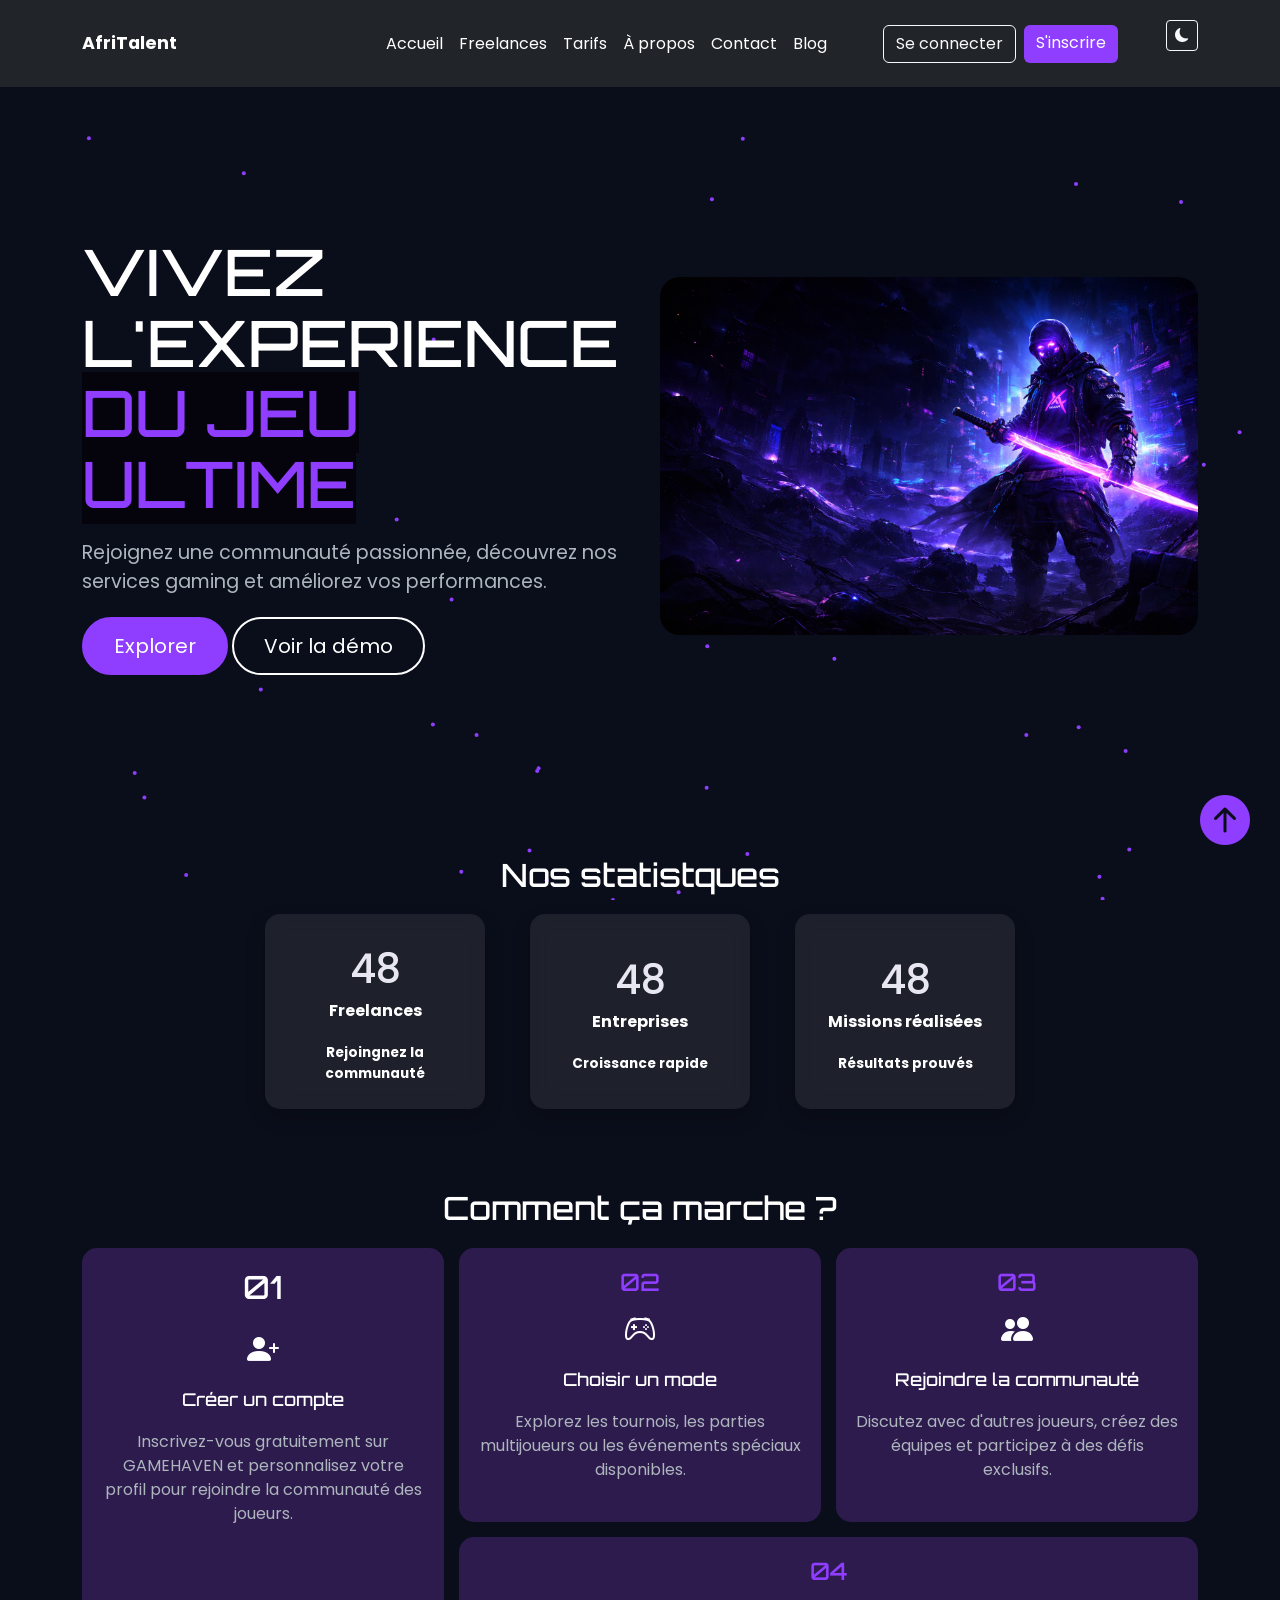
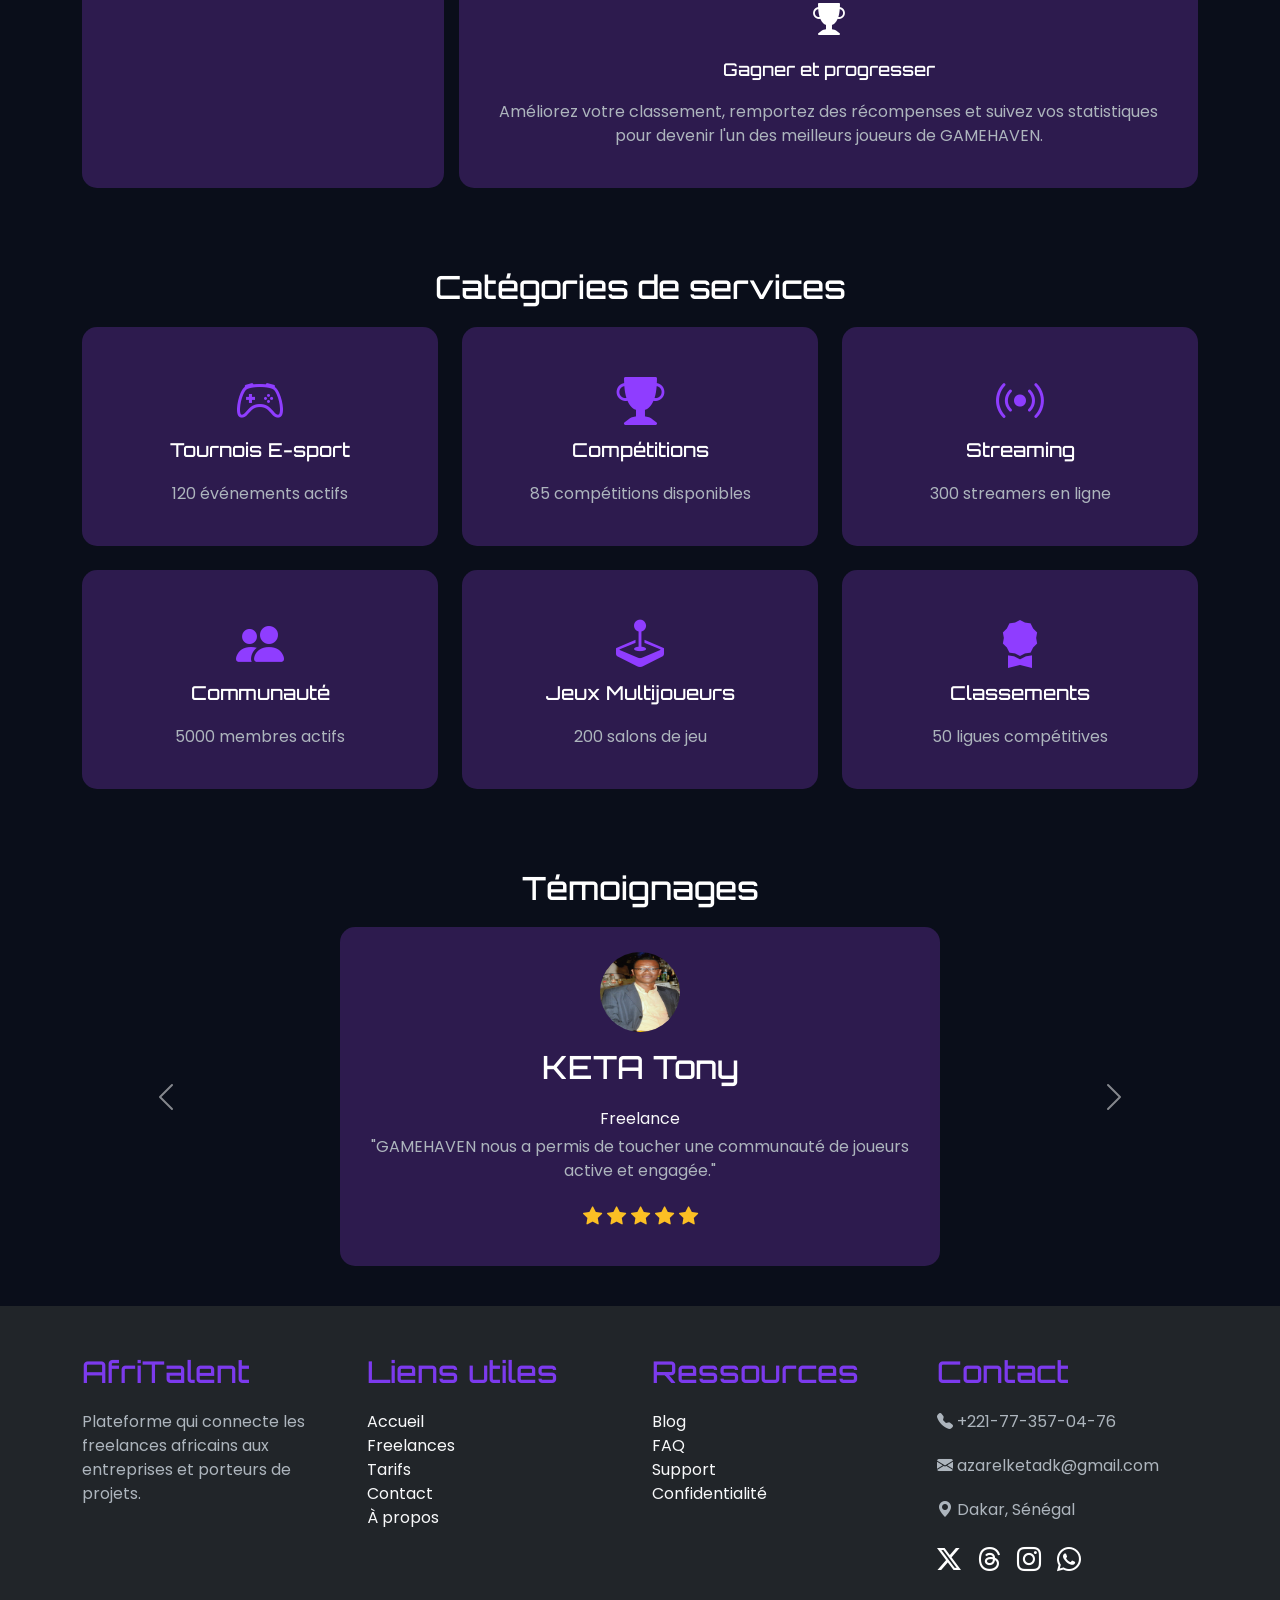
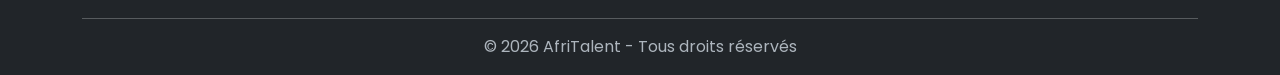
==== commit 440f54c8: "HTML : structure complète des 5 pages avec sections et contenu texte" ====
--- a/index.html
+++ b/index.html
@@ -420,3 +420,4 @@
     <script src="js/main.js"></script>
 </body>
 </html>
+
